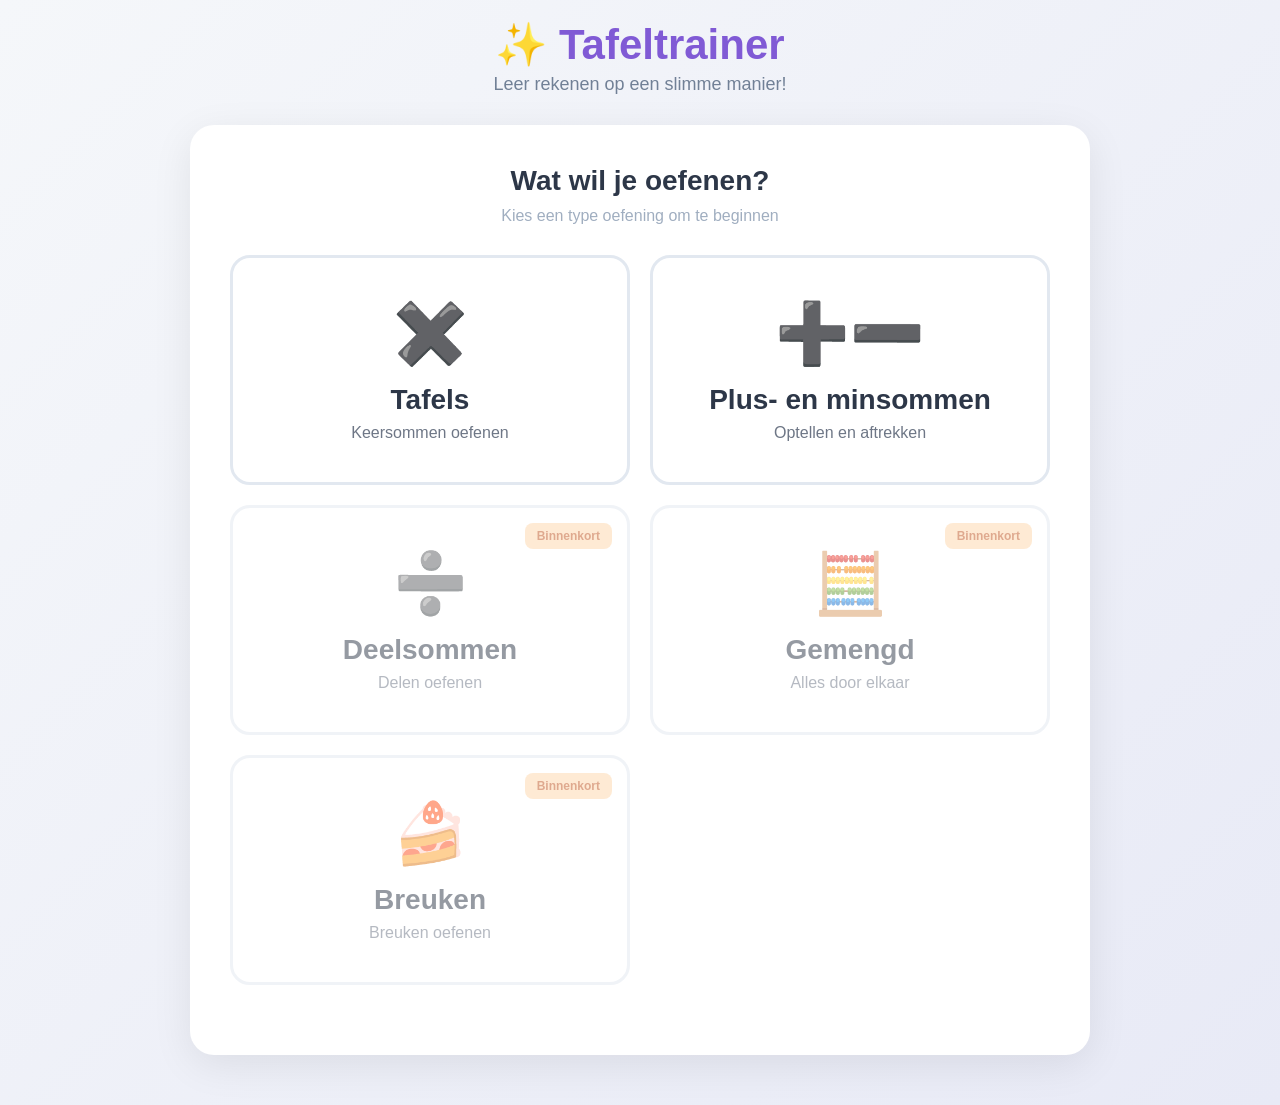
==== index.html @ 0e9894f3 "Add files via upload" ====
<!DOCTYPE html>
<html lang="nl">
<head>
    <meta charset="UTF-8">
    <meta name="viewport" content="width=device-width, initial-scale=1.0, maximum-scale=1.0, user-scalable=no">
    <title>Tafeltrainer - Hoofdmenu</title>
    <style>
        * {
            margin: 0;
            padding: 0;
            box-sizing: border-box;
        }

        body {
            font-family: -apple-system, BlinkMacSystemFont, 'Inter', 'Segoe UI', 'Roboto', sans-serif;
            background: linear-gradient(135deg, #f5f7fa 0%, #e8eaf6 100%);
            min-height: 100vh;
            padding: 20px;
        }

        .container {
            max-width: 900px;
            margin: 0 auto;
        }

        .header {
            text-align: center;
            margin-bottom: 30px;
        }

        .header h1 {
            font-size: 42px;
            color: #805ad5;
            margin-bottom: 5px;
        }

        .subtitle {
            font-size: 18px;
            color: #718096;
        }

        .card {
            background: white;
            border-radius: 24px;
            padding: 40px;
            box-shadow: 0 10px 40px rgba(0, 0, 0, 0.08);
            margin-bottom: 30px;
        }

        .card h2 {
            font-size: 28px;
            color: #2d3748;
            margin-bottom: 10px;
            text-align: center;
        }

        .hint {
            text-align: center;
            color: #a0aec0;
            font-size: 16px;
            margin-bottom: 30px;
        }

        .oefening-grid {
            display: grid;
            grid-template-columns: repeat(2, 1fr);
            gap: 20px;
            margin-bottom: 30px;
        }

        .oefening-card {
            background: white;
            border: 3px solid #e2e8f0;
            border-radius: 20px;
            padding: 40px 30px;
            text-align: center;
            cursor: pointer;
            transition: all 0.3s ease;
            position: relative;
        }

        .oefening-card:hover:not(.disabled) {
            border-color: #9f7aea;
            transform: translateY(-4px);
            box-shadow: 0 12px 30px rgba(159, 122, 234, 0.3);
        }

        .oefening-card.disabled {
            opacity: 0.5;
            cursor: not-allowed;
        }

        .oefening-card .icon {
            font-size: 60px;
            margin-bottom: 15px;
        }

        .oefening-card .title {
            font-size: 28px;
            font-weight: 700;
            margin-bottom: 8px;
            color: #2d3748;
        }

        .oefening-card .beschrijving {
            font-size: 16px;
            opacity: 0.8;
            color: #4a5568;
        }

        .oefening-card.disabled .badge {
            position: absolute;
            top: 15px;
            right: 15px;
            background: #fed7aa;
            color: #c05621;
            padding: 6px 12px;
            border-radius: 8px;
            font-size: 12px;
            font-weight: 600;
        }

        /* Mobile */
        @media (max-width: 768px) {
            .oefening-grid {
                grid-template-columns: 1fr;
            }
        }
    </style>
</head>
<body>
    <div class="container">
        <div class="header">
            <h1>✨ Tafeltrainer</h1>
            <p class="subtitle">Leer rekenen op een slimme manier!</p>
        </div>

        <div class="card">
            <h2>Wat wil je oefenen?</h2>
            <p class="hint">Kies een type oefening om te beginnen</p>

            <div class="oefening-grid">
                <div class="oefening-card" onclick="window.location.href='tafels.html'">
                    <div class="icon">✖️</div>
                    <div class="title">Tafels</div>
                    <div class="beschrijving">Keersommen oefenen</div>
                </div>

                <div class="oefening-card" onclick="window.location.href='plusmin.html'">
                    <div class="icon">➕➖</div>
                    <div class="title">Plus- en minsommen</div>
                    <div class="beschrijving">Optellen en aftrekken</div>
                </div>

                <div class="oefening-card disabled">
                    <div class="badge">Binnenkort</div>
                    <div class="icon">➗</div>
                    <div class="title">Deelsommen</div>
                    <div class="beschrijving">Delen oefenen</div>
                </div>

                <div class="oefening-card disabled">
                    <div class="badge">Binnenkort</div>
                    <div class="icon">🧮</div>
                    <div class="title">Gemengd</div>
                    <div class="beschrijving">Alles door elkaar</div>
                </div>

                <div class="oefening-card disabled">
                    <div class="badge">Binnenkort</div>
                    <div class="icon">🍰</div>
                    <div class="title">Breuken</div>
                    <div class="beschrijving">Breuken oefenen</div>
                </div>
            </div>
        </div>
    </div>
</body>
</html>
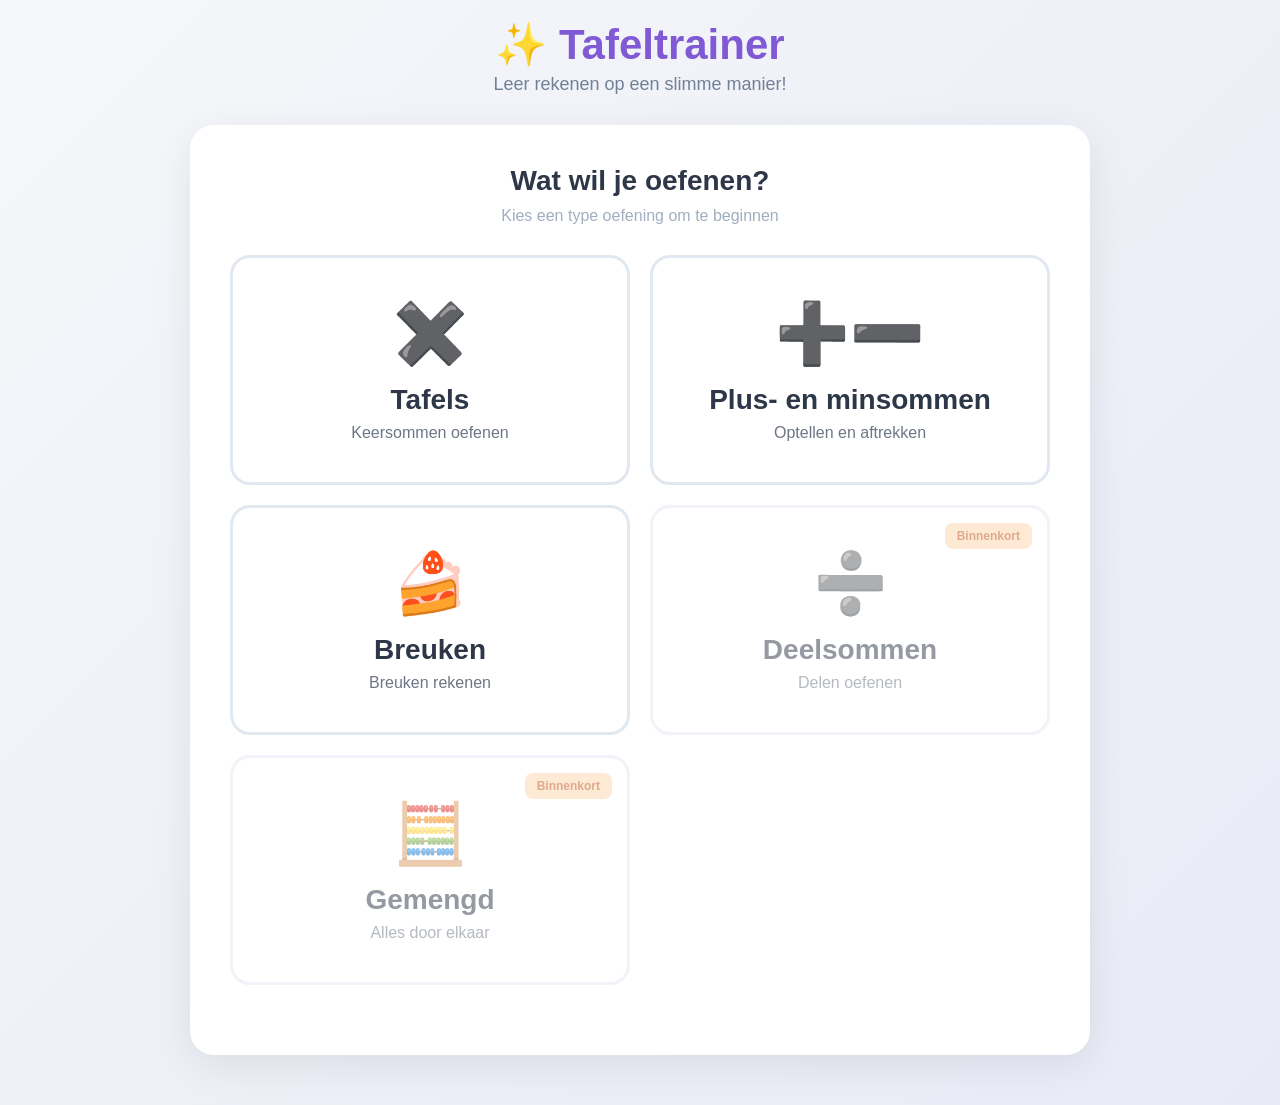
==== commit 496a884c: "Add files via upload" ====
--- a/index.html
+++ b/index.html
@@ -152,6 +152,12 @@
                     <div class="beschrijving">Optellen en aftrekken</div>
                 </div>
 
+                <div class="oefening-card" onclick="window.location.href='breuken.html'">
+                    <div class="icon">🍰</div>
+                    <div class="title">Breuken</div>
+                    <div class="beschrijving">Breuken rekenen</div>
+                </div>
+
                 <div class="oefening-card disabled">
                     <div class="badge">Binnenkort</div>
                     <div class="icon">➗</div>
@@ -165,13 +171,6 @@
                     <div class="title">Gemengd</div>
                     <div class="beschrijving">Alles door elkaar</div>
                 </div>
-
-                <div class="oefening-card disabled">
-                    <div class="badge">Binnenkort</div>
-                    <div class="icon">🍰</div>
-                    <div class="title">Breuken</div>
-                    <div class="beschrijving">Breuken oefenen</div>
-                </div>
             </div>
         </div>
     </div>
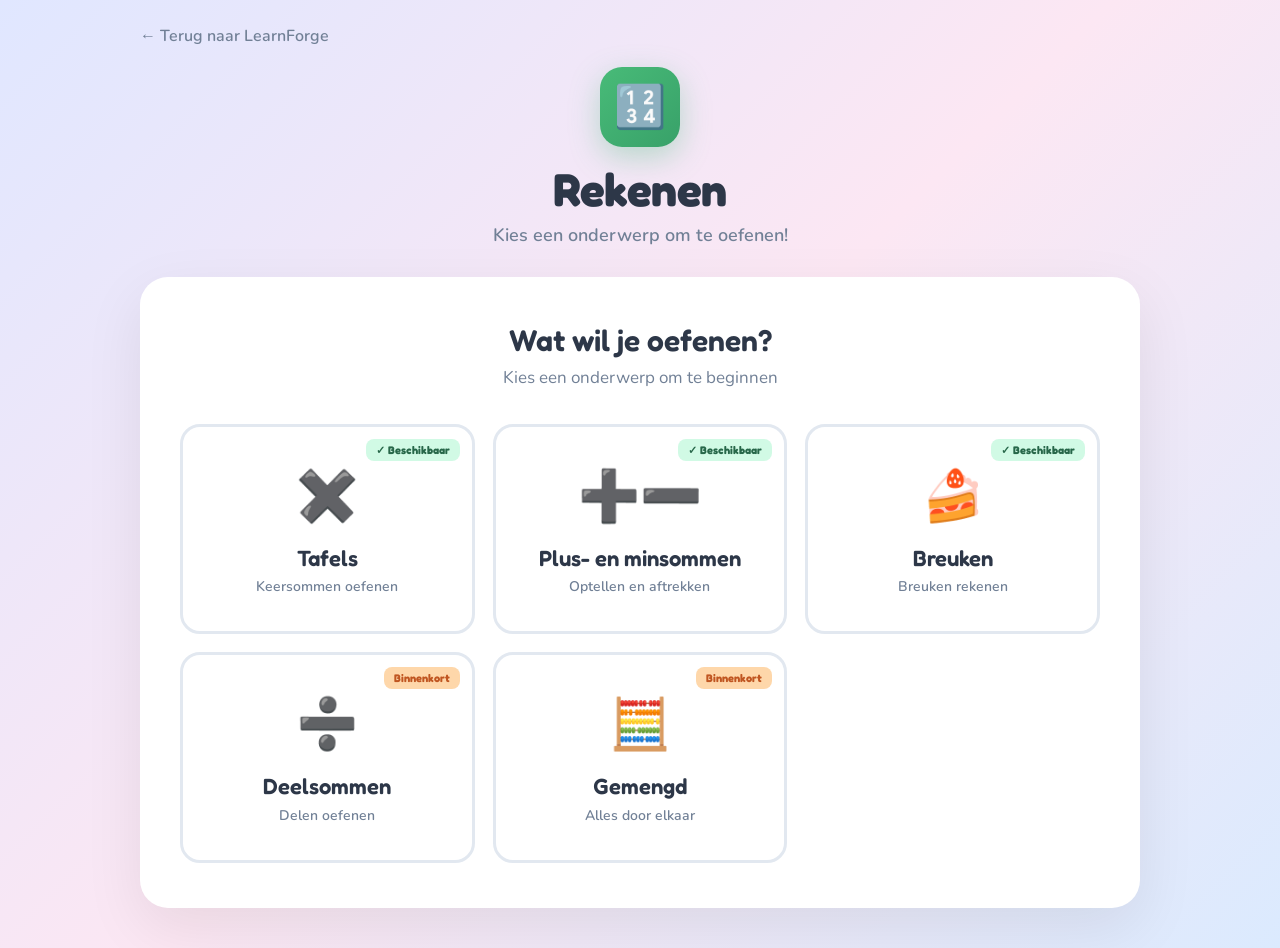
==== commit 5dea3388: "Add files via upload" ====
--- a/index.html
+++ b/index.html
@@ -3,7 +3,9 @@
 <head>
     <meta charset="UTF-8">
     <meta name="viewport" content="width=device-width, initial-scale=1.0, maximum-scale=1.0, user-scalable=no">
-    <title>Tafeltrainer - Hoofdmenu</title>
+    <title>Rekenen - LearnForge</title>
+    <link href="https://fonts.googleapis.com/css2?family=Fredoka:wght@400;500;600;700&family=Nunito:wght@400;600;700&display=swap" rel="stylesheet">
+    <link rel="icon" href="data:image/svg+xml,<svg xmlns='http://www.w3.org/2000/svg' viewBox='0 0 100 100'><rect width='100' height='100' rx='20' fill='%2348bb78'/><text y='.9em' font-size='75' x='12'>🔢</text></svg>">
     <style>
         * {
             margin: 0;
@@ -11,166 +13,288 @@
             box-sizing: border-box;
         }
 
+        :root {
+            --primary: #667eea;
+            --secondary: #48bb78;
+            --text-dark: #2d3748;
+            --text-light: #718096;
+            --border: #e2e8f0;
+        }
+
         body {
-            font-family: -apple-system, BlinkMacSystemFont, 'Inter', 'Segoe UI', 'Roboto', sans-serif;
-            background: linear-gradient(135deg, #f5f7fa 0%, #e8eaf6 100%);
+            font-family: 'Nunito', -apple-system, BlinkMacSystemFont, sans-serif;
+            background: linear-gradient(135deg, #e0e7ff 0%, #fce7f3 50%, #dbeafe 100%);
             min-height: 100vh;
-            padding: 20px;
+            padding: 25px 20px 40px;
         }
 
         .container {
-            max-width: 900px;
+            width: 100%;
+            max-width: 1000px;
             margin: 0 auto;
         }
 
+        /* Terug link */
+        .back-link {
+            display: inline-flex;
+            align-items: center;
+            gap: 8px;
+            color: var(--text-light);
+            text-decoration: none;
+            font-size: 16px;
+            font-weight: 600;
+            margin-bottom: 20px;
+            transition: color 0.3s;
+            animation: fadeInDown 0.4s ease;
+        }
+
+        .back-link:hover { color: var(--primary); }
+
+        /* Header */
         .header {
             text-align: center;
             margin-bottom: 30px;
+            animation: fadeInDown 0.6s ease;
+        }
+
+        .app-icon {
+            width: 80px;
+            height: 80px;
+            background: linear-gradient(135deg, #48bb78 0%, #38a169 100%);
+            border-radius: 22px;
+            display: inline-flex;
+            align-items: center;
+            justify-content: center;
+            font-size: 42px;
+            margin-bottom: 14px;
+            box-shadow: 0 10px 30px rgba(72, 187, 120, 0.35);
+            animation: float 3s ease-in-out infinite;
+        }
+
+        @keyframes float {
+            0%, 100% { transform: translateY(0px); }
+            50% { transform: translateY(-10px); }
         }
 
         .header h1 {
-            font-size: 42px;
-            color: #805ad5;
-            margin-bottom: 5px;
-        }
-
-        .subtitle {
+            font-family: 'Fredoka', sans-serif;
+            font-size: 46px;
+            color: var(--text-dark);
+            font-weight: 700;
+            letter-spacing: -0.5px;
+            margin-bottom: 6px;
+        }
+
+        .header .subtitle {
             font-size: 18px;
-            color: #718096;
-        }
-
+            color: var(--text-light);
+            font-weight: 600;
+        }
+
+        /* Card */
         .card {
             background: white;
-            border-radius: 24px;
-            padding: 40px;
-            box-shadow: 0 10px 40px rgba(0, 0, 0, 0.08);
-            margin-bottom: 30px;
+            border-radius: 28px;
+            padding: 45px 40px;
+            box-shadow: 0 20px 60px rgba(0, 0, 0, 0.08);
+            animation: fadeInUp 0.6s ease 0.2s both;
         }
 
         .card h2 {
-            font-size: 28px;
-            color: #2d3748;
-            margin-bottom: 10px;
+            font-family: 'Fredoka', sans-serif;
+            font-size: 30px;
+            color: var(--text-dark);
             text-align: center;
-        }
-
-        .hint {
+            margin-bottom: 8px;
+            font-weight: 600;
+        }
+
+        .card .hint {
             text-align: center;
-            color: #a0aec0;
-            font-size: 16px;
-            margin-bottom: 30px;
-        }
-
+            color: var(--text-light);
+            font-size: 17px;
+            margin-bottom: 35px;
+        }
+
+        /* Grid */
         .oefening-grid {
             display: grid;
-            grid-template-columns: repeat(2, 1fr);
-            gap: 20px;
-            margin-bottom: 30px;
-        }
-
+            grid-template-columns: repeat(3, 1fr);
+            gap: 18px;
+        }
+
+        /* Oefening card */
         .oefening-card {
-            background: white;
-            border: 3px solid #e2e8f0;
+            border: 3px solid var(--border);
             border-radius: 20px;
-            padding: 40px 30px;
+            padding: 35px 20px;
             text-align: center;
             cursor: pointer;
             transition: all 0.3s ease;
+            text-decoration: none;
+            display: block;
             position: relative;
-        }
-
-        .oefening-card:hover:not(.disabled) {
-            border-color: #9f7aea;
-            transform: translateY(-4px);
-            box-shadow: 0 12px 30px rgba(159, 122, 234, 0.3);
+            background: white;
+            animation: fadeInUp 0.5s ease both;
+        }
+
+        .oefening-card:nth-child(1) { animation-delay: 0.25s; }
+        .oefening-card:nth-child(2) { animation-delay: 0.30s; }
+        .oefening-card:nth-child(3) { animation-delay: 0.35s; }
+        .oefening-card:nth-child(4) { animation-delay: 0.40s; }
+        .oefening-card:nth-child(5) { animation-delay: 0.45s; }
+
+        .oefening-card:not(.disabled):hover {
+            border-color: var(--primary);
+            transform: translateY(-5px);
+            box-shadow: 0 12px 30px rgba(102, 126, 234, 0.2);
+            background: linear-gradient(135deg, #f5f7ff 0%, #fdf2ff 100%);
+        }
+
+        .oefening-card:not(.disabled):active {
+            transform: translateY(-2px);
         }
 
         .oefening-card.disabled {
-            opacity: 0.5;
+            opacity: 0.55;
             cursor: not-allowed;
         }
 
         .oefening-card .icon {
-            font-size: 60px;
-            margin-bottom: 15px;
+            font-size: 50px;
+            margin-bottom: 14px;
+            display: block;
+            transition: transform 0.3s ease;
+        }
+
+        .oefening-card:not(.disabled):hover .icon {
+            transform: scale(1.15) rotate(-5deg);
         }
 
         .oefening-card .title {
-            font-size: 28px;
-            font-weight: 700;
-            margin-bottom: 8px;
-            color: #2d3748;
+            font-family: 'Fredoka', sans-serif;
+            font-size: 22px;
+            font-weight: 600;
+            color: var(--text-dark);
+            margin-bottom: 6px;
+            line-height: 1.2;
         }
 
         .oefening-card .beschrijving {
-            font-size: 16px;
-            opacity: 0.8;
-            color: #4a5568;
-        }
-
-        .oefening-card.disabled .badge {
+            font-size: 14px;
+            color: var(--text-light);
+            font-weight: 600;
+        }
+
+        /* Badge binnenkort */
+        .badge {
             position: absolute;
-            top: 15px;
-            right: 15px;
+            top: 12px;
+            right: 12px;
             background: #fed7aa;
             color: #c05621;
-            padding: 6px 12px;
+            padding: 4px 10px;
             border-radius: 8px;
-            font-size: 12px;
-            font-weight: 600;
-        }
-
-        /* Mobile */
+            font-size: 11px;
+            font-weight: 700;
+            font-family: 'Fredoka', sans-serif;
+        }
+
+        /* Badge beschikbaar */
+        .badge-active {
+            position: absolute;
+            top: 12px;
+            right: 12px;
+            background: #d1fae5;
+            color: #276749;
+            padding: 4px 10px;
+            border-radius: 8px;
+            font-size: 11px;
+            font-weight: 700;
+            font-family: 'Fredoka', sans-serif;
+        }
+
+        /* Animations */
+        @keyframes fadeInDown {
+            from { opacity: 0; transform: translateY(-20px); }
+            to { opacity: 1; transform: translateY(0); }
+        }
+
+        @keyframes fadeInUp {
+            from { opacity: 0; transform: translateY(30px); }
+            to { opacity: 1; transform: translateY(0); }
+        }
+
+        /* Responsive */
         @media (max-width: 768px) {
-            .oefening-grid {
-                grid-template-columns: 1fr;
-            }
+            body { padding: 15px 15px 30px; }
+            .header h1 { font-size: 36px; }
+            .app-icon { width: 68px; height: 68px; font-size: 36px; }
+            .card { padding: 30px 20px; }
+            .card h2 { font-size: 24px; }
+            .oefening-grid { grid-template-columns: repeat(2, 1fr); gap: 14px; }
+            .oefening-card { padding: 28px 15px; }
+            .oefening-card .icon { font-size: 42px; }
+            .oefening-card .title { font-size: 19px; }
+        }
+
+        @media (max-width: 480px) {
+            .oefening-grid { grid-template-columns: repeat(2, 1fr); }
         }
     </style>
 </head>
 <body>
     <div class="container">
+
+        <a href="https://bertmarinus.github.io/learnforge/" class="back-link">← Terug naar LearnForge</a>
+
         <div class="header">
-            <h1>✨ Tafeltrainer</h1>
-            <p class="subtitle">Leer rekenen op een slimme manier!</p>
+            <div class="app-icon">🔢</div>
+            <h1>Rekenen</h1>
+            <p class="subtitle">Kies een onderwerp om te oefenen!</p>
         </div>
 
         <div class="card">
             <h2>Wat wil je oefenen?</h2>
-            <p class="hint">Kies een type oefening om te beginnen</p>
+            <p class="hint">Kies een onderwerp om te beginnen</p>
 
             <div class="oefening-grid">
-                <div class="oefening-card" onclick="window.location.href='tafels.html'">
-                    <div class="icon">✖️</div>
+
+                <a href="tafels.html" class="oefening-card">
+                    <span class="badge-active">✓ Beschikbaar</span>
+                    <span class="icon">✖️</span>
                     <div class="title">Tafels</div>
                     <div class="beschrijving">Keersommen oefenen</div>
-                </div>
-
-                <div class="oefening-card" onclick="window.location.href='plusmin.html'">
-                    <div class="icon">➕➖</div>
+                </a>
+
+                <a href="plusmin.html" class="oefening-card">
+                    <span class="badge-active">✓ Beschikbaar</span>
+                    <span class="icon">➕➖</span>
                     <div class="title">Plus- en minsommen</div>
                     <div class="beschrijving">Optellen en aftrekken</div>
-                </div>
-
-                <div class="oefening-card" onclick="window.location.href='breuken.html'">
-                    <div class="icon">🍰</div>
+                </a>
+
+                <a href="breuken.html" class="oefening-card">
+                    <span class="badge-active">✓ Beschikbaar</span>
+                    <span class="icon">🍰</span>
                     <div class="title">Breuken</div>
                     <div class="beschrijving">Breuken rekenen</div>
-                </div>
+                </a>
 
                 <div class="oefening-card disabled">
-                    <div class="badge">Binnenkort</div>
-                    <div class="icon">➗</div>
+                    <span class="badge">Binnenkort</span>
+                    <span class="icon">➗</span>
                     <div class="title">Deelsommen</div>
                     <div class="beschrijving">Delen oefenen</div>
                 </div>
 
                 <div class="oefening-card disabled">
-                    <div class="badge">Binnenkort</div>
-                    <div class="icon">🧮</div>
+                    <span class="badge">Binnenkort</span>
+                    <span class="icon">🧮</span>
                     <div class="title">Gemengd</div>
                     <div class="beschrijving">Alles door elkaar</div>
                 </div>
+
             </div>
         </div>
     </div>
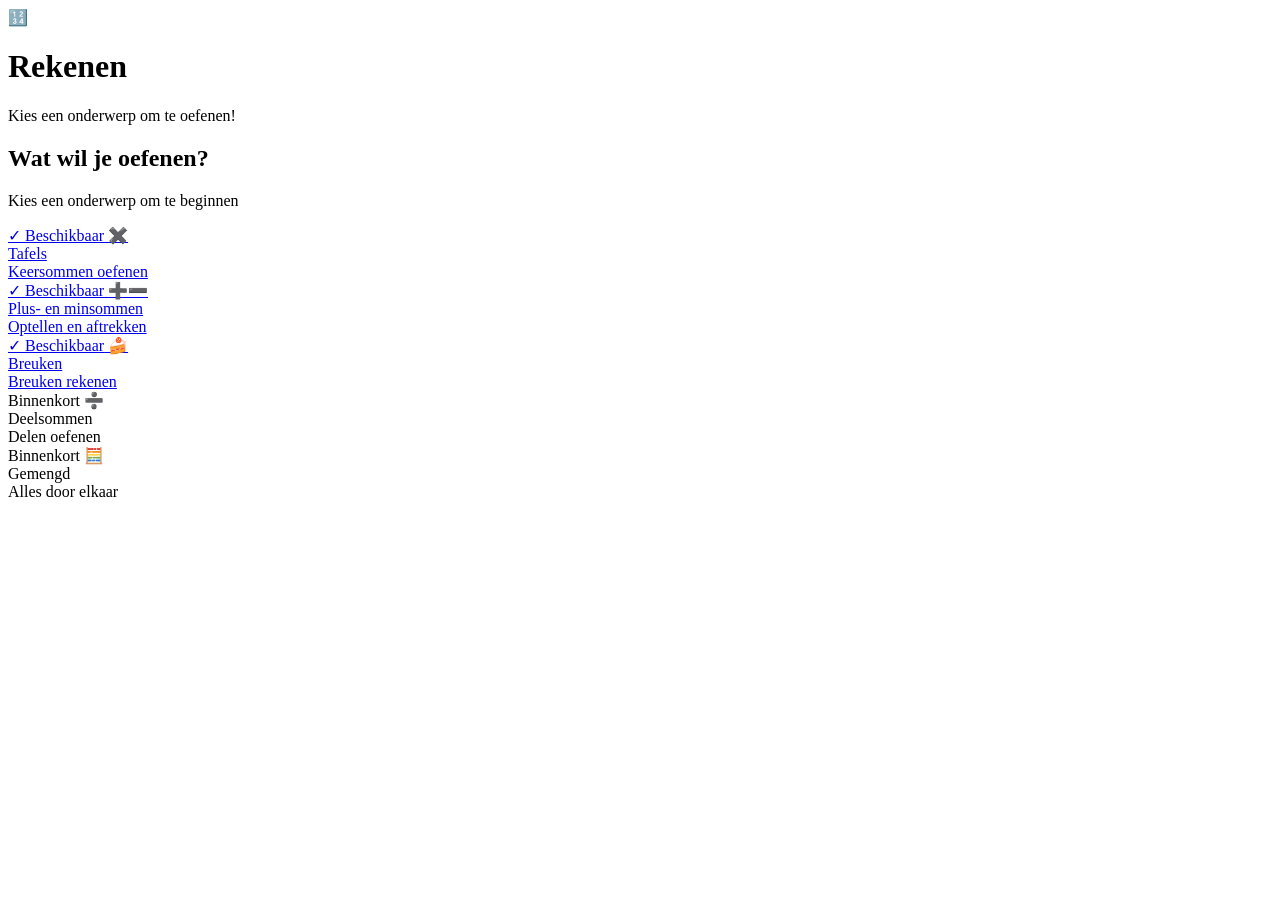
==== commit 90966493: "Add files via upload" ====
--- a/index.html
+++ b/index.html
@@ -3,250 +3,23 @@
 <head>
     <meta charset="UTF-8">
     <meta name="viewport" content="width=device-width, initial-scale=1.0, maximum-scale=1.0, user-scalable=no">
-    <title>Rekenen - LearnForge</title>
-    <link href="https://fonts.googleapis.com/css2?family=Fredoka:wght@400;500;600;700&family=Nunito:wght@400;600;700&display=swap" rel="stylesheet">
-    <link rel="icon" href="data:image/svg+xml,<svg xmlns='http://www.w3.org/2000/svg' viewBox='0 0 100 100'><rect width='100' height='100' rx='20' fill='%2348bb78'/><text y='.9em' font-size='75' x='12'>🔢</text></svg>">
+    <meta name="apple-mobile-web-app-capable" content="yes">
+    <title>Rekenen — oefenen</title>
+
+    <!-- Fonts: Fredoka (titels), Nunito (taal), Inter (rekenen) -->
+    <link href="https://fonts.googleapis.com/css2?family=Fredoka:wght@400;500;600;700&family=Nunito:wght@400;600;700&family=Inter:wght@400;500;600;700;800&display=swap" rel="stylesheet">
+
+    <link rel="icon" href="data:image/svg+xml,<svg xmlns='http://www.w3.org/2000/svg' viewBox='0 0 100 100'><rect width='100' height='100' rx='20' fill='%232a9d8f'/><text y='.9em' font-size='75' x='12'>🔢</text></svg>">
+
+    <!-- Gedeelde Schoolvenster-stylesheet -->
+    <link rel="stylesheet" href="assets/schoolvenster-frontend.css">
+
     <style>
-        * {
-            margin: 0;
-            padding: 0;
-            box-sizing: border-box;
-        }
-
-        :root {
-            --primary: #667eea;
-            --secondary: #48bb78;
-            --text-dark: #2d3748;
-            --text-light: #718096;
-            --border: #e2e8f0;
-        }
-
-        body {
-            font-family: 'Nunito', -apple-system, BlinkMacSystemFont, sans-serif;
-            background: linear-gradient(135deg, #e0e7ff 0%, #fce7f3 50%, #dbeafe 100%);
-            min-height: 100vh;
-            padding: 25px 20px 40px;
-        }
-
-        .container {
-            width: 100%;
-            max-width: 1000px;
-            margin: 0 auto;
-        }
-
-        /* Terug link */
-        .back-link {
-            display: inline-flex;
-            align-items: center;
-            gap: 8px;
-            color: var(--text-light);
-            text-decoration: none;
-            font-size: 16px;
-            font-weight: 600;
-            margin-bottom: 20px;
-            transition: color 0.3s;
-            animation: fadeInDown 0.4s ease;
-        }
-
-        .back-link:hover { color: var(--primary); }
-
-        /* Header */
-        .header {
-            text-align: center;
-            margin-bottom: 30px;
-            animation: fadeInDown 0.6s ease;
-        }
-
-        .app-icon {
-            width: 80px;
-            height: 80px;
-            background: linear-gradient(135deg, #48bb78 0%, #38a169 100%);
-            border-radius: 22px;
-            display: inline-flex;
-            align-items: center;
-            justify-content: center;
-            font-size: 42px;
-            margin-bottom: 14px;
-            box-shadow: 0 10px 30px rgba(72, 187, 120, 0.35);
-            animation: float 3s ease-in-out infinite;
-        }
-
-        @keyframes float {
-            0%, 100% { transform: translateY(0px); }
-            50% { transform: translateY(-10px); }
-        }
-
-        .header h1 {
-            font-family: 'Fredoka', sans-serif;
-            font-size: 46px;
-            color: var(--text-dark);
-            font-weight: 700;
-            letter-spacing: -0.5px;
-            margin-bottom: 6px;
-        }
-
-        .header .subtitle {
-            font-size: 18px;
-            color: var(--text-light);
-            font-weight: 600;
-        }
-
-        /* Card */
-        .card {
-            background: white;
-            border-radius: 28px;
-            padding: 45px 40px;
-            box-shadow: 0 20px 60px rgba(0, 0, 0, 0.08);
-            animation: fadeInUp 0.6s ease 0.2s both;
-        }
-
-        .card h2 {
-            font-family: 'Fredoka', sans-serif;
-            font-size: 30px;
-            color: var(--text-dark);
-            text-align: center;
-            margin-bottom: 8px;
-            font-weight: 600;
-        }
-
-        .card .hint {
-            text-align: center;
-            color: var(--text-light);
-            font-size: 17px;
-            margin-bottom: 35px;
-        }
-
-        /* Grid */
-        .oefening-grid {
-            display: grid;
-            grid-template-columns: repeat(3, 1fr);
-            gap: 18px;
-        }
-
-        /* Oefening card */
-        .oefening-card {
-            border: 3px solid var(--border);
-            border-radius: 20px;
-            padding: 35px 20px;
-            text-align: center;
-            cursor: pointer;
-            transition: all 0.3s ease;
-            text-decoration: none;
-            display: block;
-            position: relative;
-            background: white;
-            animation: fadeInUp 0.5s ease both;
-        }
-
-        .oefening-card:nth-child(1) { animation-delay: 0.25s; }
-        .oefening-card:nth-child(2) { animation-delay: 0.30s; }
-        .oefening-card:nth-child(3) { animation-delay: 0.35s; }
-        .oefening-card:nth-child(4) { animation-delay: 0.40s; }
-        .oefening-card:nth-child(5) { animation-delay: 0.45s; }
-
-        .oefening-card:not(.disabled):hover {
-            border-color: var(--primary);
-            transform: translateY(-5px);
-            box-shadow: 0 12px 30px rgba(102, 126, 234, 0.2);
-            background: linear-gradient(135deg, #f5f7ff 0%, #fdf2ff 100%);
-        }
-
-        .oefening-card:not(.disabled):active {
-            transform: translateY(-2px);
-        }
-
-        .oefening-card.disabled {
-            opacity: 0.55;
-            cursor: not-allowed;
-        }
-
-        .oefening-card .icon {
-            font-size: 50px;
-            margin-bottom: 14px;
-            display: block;
-            transition: transform 0.3s ease;
-        }
-
-        .oefening-card:not(.disabled):hover .icon {
-            transform: scale(1.15) rotate(-5deg);
-        }
-
-        .oefening-card .title {
-            font-family: 'Fredoka', sans-serif;
-            font-size: 22px;
-            font-weight: 600;
-            color: var(--text-dark);
-            margin-bottom: 6px;
-            line-height: 1.2;
-        }
-
-        .oefening-card .beschrijving {
-            font-size: 14px;
-            color: var(--text-light);
-            font-weight: 600;
-        }
-
-        /* Badge binnenkort */
-        .badge {
-            position: absolute;
-            top: 12px;
-            right: 12px;
-            background: #fed7aa;
-            color: #c05621;
-            padding: 4px 10px;
-            border-radius: 8px;
-            font-size: 11px;
-            font-weight: 700;
-            font-family: 'Fredoka', sans-serif;
-        }
-
-        /* Badge beschikbaar */
-        .badge-active {
-            position: absolute;
-            top: 12px;
-            right: 12px;
-            background: #d1fae5;
-            color: #276749;
-            padding: 4px 10px;
-            border-radius: 8px;
-            font-size: 11px;
-            font-weight: 700;
-            font-family: 'Fredoka', sans-serif;
-        }
-
-        /* Animations */
-        @keyframes fadeInDown {
-            from { opacity: 0; transform: translateY(-20px); }
-            to { opacity: 1; transform: translateY(0); }
-        }
-
-        @keyframes fadeInUp {
-            from { opacity: 0; transform: translateY(30px); }
-            to { opacity: 1; transform: translateY(0); }
-        }
-
-        /* Responsive */
-        @media (max-width: 768px) {
-            body { padding: 15px 15px 30px; }
-            .header h1 { font-size: 36px; }
-            .app-icon { width: 68px; height: 68px; font-size: 36px; }
-            .card { padding: 30px 20px; }
-            .card h2 { font-size: 24px; }
-            .oefening-grid { grid-template-columns: repeat(2, 1fr); gap: 14px; }
-            .oefening-card { padding: 28px 15px; }
-            .oefening-card .icon { font-size: 42px; }
-            .oefening-card .title { font-size: 19px; }
-        }
-
-        @media (max-width: 480px) {
-            .oefening-grid { grid-template-columns: repeat(2, 1fr); }
-        }
+        /* Deze pagina gebruikt alleen gedeelde onderdelen. */
     </style>
 </head>
-<body>
+<body class="sv-rekenen">
     <div class="container">
-
-        <a href="https://bertmarinus.github.io/learnforge/" class="back-link">← Terug naar LearnForge</a>
 
         <div class="header">
             <div class="app-icon">🔢</div>
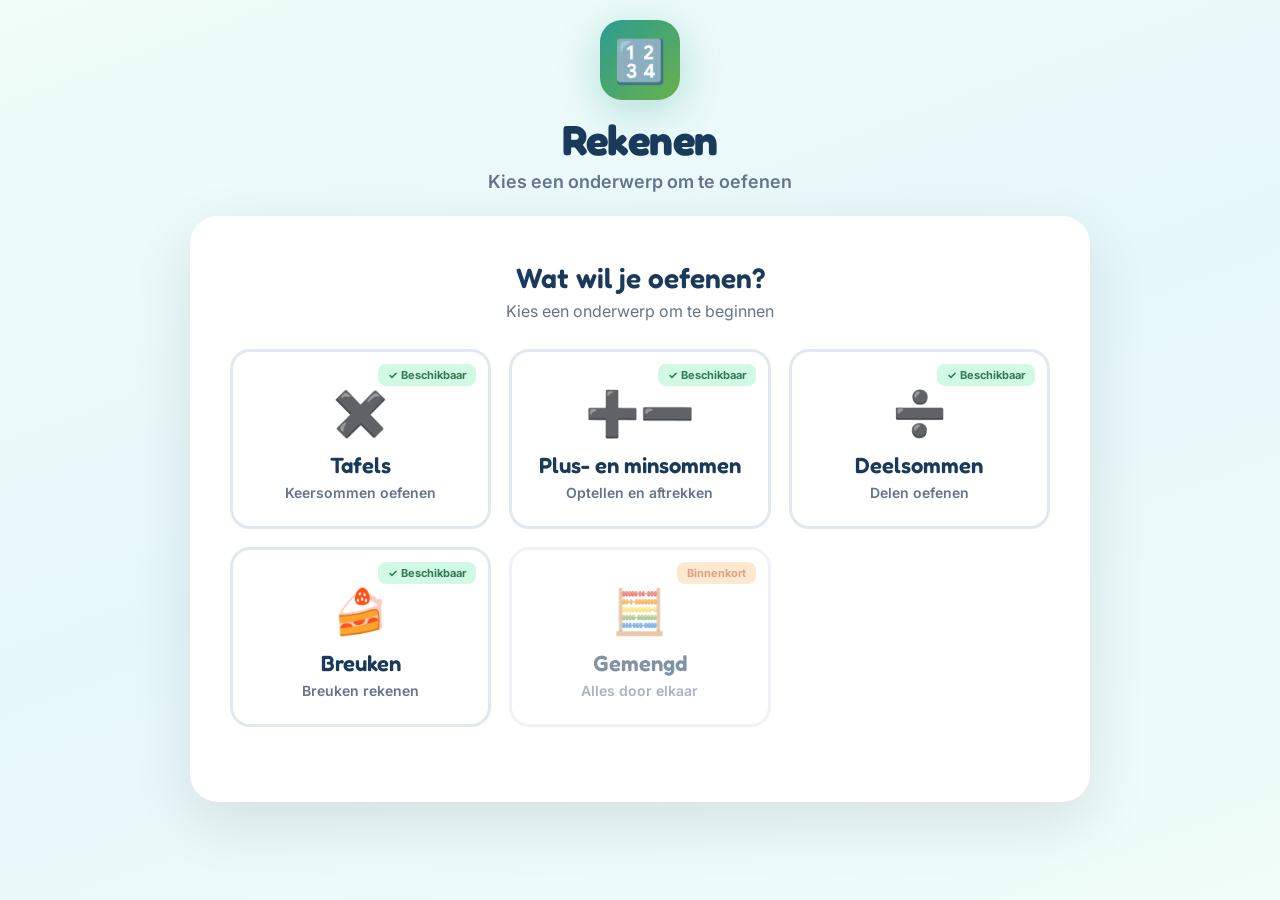
==== commit 7cada6d5: "Add files via upload" ====
--- a/index.html
+++ b/index.html
@@ -15,61 +15,88 @@
     <link rel="stylesheet" href="assets/schoolvenster-frontend.css">
 
     <style>
-        /* Deze pagina gebruikt alleen gedeelde onderdelen. */
+        /*
+         * Alleen wat de gedeelde stylesheet nog niet heeft:
+         * de keuzekaart als link, en een groene "beschikbaar"-badge.
+         */
+
+        /* Kaart is hier een <a>, dus link-opmaak weghalen en ruimte
+           maken voor de badge rechtsboven. */
+        .sv-keuze-card {
+            position: relative;
+            display: block;
+            text-decoration: none;
+            padding-top: 34px;
+        }
+
+        /* Groene tegenhanger van .sv-badge (die is oranje, voor "Binnenkort") */
+        .sv-badge-beschikbaar {
+            position: absolute;
+            top: 12px;
+            right: 12px;
+            background: #d1fae5;
+            color: #2f7a52;
+            padding: 4px 10px;
+            border-radius: var(--sv-radius-sm);
+            font-size: 11px;
+            font-weight: 700;
+        }
     </style>
 </head>
+
 <body class="sv-rekenen">
-    <div class="container">
+<div class="sv-container">
 
-        <div class="header">
-            <div class="app-icon">🔢</div>
-            <h1>Rekenen</h1>
-            <p class="subtitle">Kies een onderwerp om te oefenen!</p>
-        </div>
+    <div class="sv-header">
+        <div class="sv-app-icon">🔢</div>
+        <h1 class="sv-header-titel">Rekenen</h1>
+        <p class="sv-header-sub">Kies een onderwerp om te oefenen</p>
+    </div>
 
-        <div class="card">
-            <h2>Wat wil je oefenen?</h2>
-            <p class="hint">Kies een onderwerp om te beginnen</p>
+    <div class="sv-card">
+        <div class="sv-card-titel">Wat wil je oefenen?</div>
+        <div class="sv-card-sub">Kies een onderwerp om te beginnen</div>
 
-            <div class="oefening-grid">
+        <div class="sv-keuze-grid">
 
-                <a href="tafels.html" class="oefening-card">
-                    <span class="badge-active">✓ Beschikbaar</span>
-                    <span class="icon">✖️</span>
-                    <div class="title">Tafels</div>
-                    <div class="beschrijving">Keersommen oefenen</div>
-                </a>
+            <a href="tafels.html" class="sv-keuze-card">
+                <span class="sv-badge-beschikbaar">✓ Beschikbaar</span>
+                <span class="sv-keuze-icon">✖️</span>
+                <div class="sv-keuze-titel">Tafels</div>
+                <div class="sv-keuze-beschrijving">Keersommen oefenen</div>
+            </a>
 
-                <a href="plusmin.html" class="oefening-card">
-                    <span class="badge-active">✓ Beschikbaar</span>
-                    <span class="icon">➕➖</span>
-                    <div class="title">Plus- en minsommen</div>
-                    <div class="beschrijving">Optellen en aftrekken</div>
-                </a>
+            <a href="plusmin.html" class="sv-keuze-card">
+                <span class="sv-badge-beschikbaar">✓ Beschikbaar</span>
+                <span class="sv-keuze-icon">➕➖</span>
+                <div class="sv-keuze-titel">Plus- en minsommen</div>
+                <div class="sv-keuze-beschrijving">Optellen en aftrekken</div>
+            </a>
 
-                <a href="breuken.html" class="oefening-card">
-                    <span class="badge-active">✓ Beschikbaar</span>
-                    <span class="icon">🍰</span>
-                    <div class="title">Breuken</div>
-                    <div class="beschrijving">Breuken rekenen</div>
-                </a>
+            <a href="deelsommen.html" class="sv-keuze-card">
+                <span class="sv-badge-beschikbaar">✓ Beschikbaar</span>
+                <span class="sv-keuze-icon">➗</span>
+                <div class="sv-keuze-titel">Deelsommen</div>
+                <div class="sv-keuze-beschrijving">Delen oefenen</div>
+            </a>
 
-                <div class="oefening-card disabled">
-                    <span class="badge">Binnenkort</span>
-                    <span class="icon">➗</span>
-                    <div class="title">Deelsommen</div>
-                    <div class="beschrijving">Delen oefenen</div>
-                </div>
+            <a href="breuken.html" class="sv-keuze-card">
+                <span class="sv-badge-beschikbaar">✓ Beschikbaar</span>
+                <span class="sv-keuze-icon">🍰</span>
+                <div class="sv-keuze-titel">Breuken</div>
+                <div class="sv-keuze-beschrijving">Breuken rekenen</div>
+            </a>
 
-                <div class="oefening-card disabled">
-                    <span class="badge">Binnenkort</span>
-                    <span class="icon">🧮</span>
-                    <div class="title">Gemengd</div>
-                    <div class="beschrijving">Alles door elkaar</div>
-                </div>
+            <div class="sv-keuze-card disabled">
+                <span class="sv-badge">Binnenkort</span>
+                <span class="sv-keuze-icon">🧮</span>
+                <div class="sv-keuze-titel">Gemengd</div>
+                <div class="sv-keuze-beschrijving">Alles door elkaar</div>
+            </div>
 
-            </div>
         </div>
     </div>
+
+</div>
 </body>
 </html>
--- a/assets/schoolvenster-frontend.css
+++ b/assets/schoolvenster-frontend.css
@@ -0,0 +1,1497 @@
+/*
+ * ============================================================
+ *  SCHOOLVENSTER — FRONTEND STYLESHEET
+ *  app.schoolvenster.nl / oefeningen
+ *  Versie: 1.0 | April 2026
+ *  "waar groeien gewoon is"
+ * ============================================================
+ *
+ *  GEBRUIK:
+ *  <link rel="stylesheet" href="/assets/schoolvenster-frontend.css">
+ *  <link href="https://fonts.googleapis.com/css2?family=Fredoka:wght@400;500;600;700&family=Nunito:wght@400;600;700&family=Inter:wght@400;500;600;700;800&display=swap" rel="stylesheet">
+ *
+ *  FONTS:
+ *  - Fredoka   → titels, knoppen, grote display-tekst
+ *  - Nunito    → bodytekst taal-oefeningen
+ *  - Inter     → bodytekst rekenen/cijfer-oefeningen
+ * ============================================================
+ */
+
+
+/* ── 1. CSS VARIABELEN ─────────────────────────────────────── */
+
+:root {
+    /* Primaire kleuren */
+    --sv-navy:          #1a3a5c;
+    --sv-teal:          #2a9d8f;
+    --sv-teal-dark:     #1a8a7e;
+    --sv-green:         #6ab04c;
+
+    /* Gradient (knoppen, selecties, accenten) */
+    --sv-gradient:      linear-gradient(135deg, #2a9d8f, #6ab04c);
+    --sv-gradient-alt:  linear-gradient(135deg, #6ab04c, #2a9d8f);
+
+    /* Achtergrond */
+    --sv-bg:            linear-gradient(160deg, #f0fdf8 0%, #e6f7fb 50%, #f0fdf8 100%);
+    --sv-bg-light:      #f0fdf8;
+    --sv-bg-teal:       #e6f7fb;
+
+    /* Tekst */
+    --sv-text-dark:     #1a3a5c;   /* = navy, voor titels en body */
+    --sv-text-light:    #64748b;   /* voor subtekst, labels */
+    --sv-text-muted:    #718096;
+    --sv-text-placeholder: #cbd5e0;
+
+    /* Borders */
+    --sv-border:        #e2e8f0;
+    --sv-border-light:  #d1fae5;
+
+    /* Feedback kleuren */
+    --sv-success:       #4caf7d;
+    --sv-error:         #e86060;
+    --sv-warning-bg:    #fef3c7;
+    --sv-warning-border:#f6d860;
+    --sv-warning-text:  #92400e;
+
+    /* Fout-melding (inloggen) */
+    --sv-fout-bg:       #fff0ee;
+    --sv-fout-border:   #ffc5bb;
+    --sv-fout-text:     #c0392b;
+
+    /* Kaarten & schaduwen */
+    --sv-card-bg:       #ffffff;
+    --sv-shadow-sm:     0 4px 20px rgba(0, 0, 0, 0.06);
+    --sv-shadow-md:     0 10px 40px rgba(0, 0, 0, 0.08);
+    --sv-shadow-lg:     0 20px 60px rgba(0, 0, 0, 0.10);
+    --sv-shadow-teal:   0 10px 40px rgba(42, 157, 143, 0.30);
+    --sv-shadow-green:  0 8px 24px rgba(106, 176, 76, 0.35);
+
+    /* Border-radius */
+    --sv-radius-sm:     8px;
+    --sv-radius-md:     14px;
+    --sv-radius-lg:     20px;
+    --sv-radius-xl:     24px;
+    --sv-radius-xxl:    28px;
+
+    /* Feedback popup timing (gebruik in JS) */
+    --sv-feedback-goed: 1400;   /* ms */
+    --sv-feedback-fout: 2000;   /* ms */
+}
+
+
+/* ── 2. RESET & BASIS ──────────────────────────────────────── */
+
+*, *::before, *::after {
+    box-sizing: border-box;
+    margin: 0;
+    padding: 0;
+}
+
+body {
+    font-family: 'Nunito', -apple-system, BlinkMacSystemFont, sans-serif;
+    background: var(--sv-bg);
+    min-height: 100vh;
+    padding: 20px;
+    color: var(--sv-text-dark);
+}
+
+/* Inter body voor rekenen-oefeningen: voeg class .sv-rekenen toe aan <body> */
+body.sv-rekenen {
+    font-family: 'Inter', -apple-system, BlinkMacSystemFont, sans-serif;
+}
+
+.sv-container {
+    width: 100%;
+    max-width: 900px;
+    margin: 0 auto;
+}
+
+
+/* ── 3. NAVIGATIEBALK (altijd bovenaan) ────────────────────── */
+/*
+    GEBRUIK:
+    <div class="sv-nav">
+        <a href="URL_HOOFDMENU" class="sv-nav-btn">🏠 Hoofdmenu</a>
+        <a href="URL_OVERZICHT" class="sv-nav-btn">← Terug naar overzicht</a>
+    </div>
+*/
+
+.sv-nav {
+    display: flex;
+    gap: 12px;
+    margin-bottom: 20px;
+    flex-wrap: wrap;
+}
+
+.sv-nav-btn {
+    display: inline-flex;
+    align-items: center;
+    gap: 6px;
+    color: var(--sv-text-light);
+    text-decoration: none;
+    font-size: 14px;
+    font-weight: 600;
+    padding: 7px 14px;
+    border-radius: var(--sv-radius-sm);
+    border: 1.5px solid var(--sv-border);
+    background: white;
+    transition: all 0.2s;
+    font-family: 'Nunito', sans-serif;
+}
+
+.sv-nav-btn:hover {
+    border-color: var(--sv-teal);
+    color: var(--sv-teal);
+    background: var(--sv-bg-light);
+}
+
+
+/* ── 4. HEADER / APP-ICOON ─────────────────────────────────── */
+/*
+    GEBRUIK:
+    <div class="sv-header">
+        <div class="sv-app-icon">✨</div>
+        <h1 class="sv-header-titel">Naam oefening</h1>
+        <p class="sv-header-sub">Ondertitel of instructie</p>
+    </div>
+*/
+
+.sv-header {
+    text-align: center;
+    margin-bottom: 24px;
+    animation: sv-fadeInDown 0.6s ease;
+}
+
+.sv-app-icon {
+    width: 80px;
+    height: 80px;
+    background: var(--sv-gradient);
+    border-radius: 22px;
+    display: inline-flex;
+    align-items: center;
+    justify-content: center;
+    font-size: 42px;
+    margin-bottom: 14px;
+    box-shadow: var(--sv-shadow-teal);
+    animation: sv-float 3s ease-in-out infinite;
+}
+
+.sv-header-titel {
+    font-family: 'Fredoka', sans-serif;
+    font-size: 42px;
+    font-weight: 700;
+    color: var(--sv-text-dark);
+    letter-spacing: -0.5px;
+    margin-bottom: 6px;
+}
+
+.sv-header-sub {
+    font-size: 18px;
+    color: var(--sv-text-light);
+    font-weight: 600;
+}
+
+
+/* ── 5. KAARTEN ────────────────────────────────────────────── */
+
+/* Basis witte card */
+.sv-card {
+    background: var(--sv-card-bg);
+    border-radius: var(--sv-radius-xxl);
+    padding: 45px 40px;
+    box-shadow: var(--sv-shadow-lg);
+    margin-bottom: 22px;
+    animation: sv-fadeInUp 0.6s ease 0.2s both;
+}
+
+/* Vraagkaart — teal achtergrond */
+.sv-question-card {
+    background: var(--sv-teal);
+    border-radius: var(--sv-radius-xl);
+    padding: 36px 44px;
+    margin-bottom: 22px;
+    color: white;
+    text-align: center;
+    box-shadow: var(--sv-shadow-teal);
+}
+
+.sv-question-label {
+    font-size: 13px;
+    font-weight: 700;
+    letter-spacing: 1.5px;
+    text-transform: uppercase;
+    opacity: 0.75;
+    margin-bottom: 14px;
+}
+
+.sv-question-zin {
+    font-family: 'Fredoka', sans-serif;
+    font-size: 32px;
+    font-weight: 700;
+    line-height: 1.4;
+}
+
+/* Card-icoon (emoji in licht blokje) */
+.sv-card-icon {
+    width: 68px;
+    height: 68px;
+    border-radius: 18px;
+    background: var(--sv-bg-teal);
+    display: flex;
+    align-items: center;
+    justify-content: center;
+    font-size: 34px;
+    margin: 0 auto 18px;
+}
+
+.sv-card-titel {
+    font-family: 'Fredoka', sans-serif;
+    font-size: 28px;
+    font-weight: 600;
+    color: var(--sv-text-dark);
+    text-align: center;
+    margin-bottom: 6px;
+}
+
+.sv-card-sub {
+    color: var(--sv-text-light);
+    font-size: 16px;
+    text-align: center;
+    margin-bottom: 28px;
+}
+
+/* Selectie-cards (bijv. moeilijkheidsgraad kiezen) */
+.sv-keuze-grid {
+    display: grid;
+    grid-template-columns: repeat(3, 1fr);
+    gap: 18px;
+    margin-bottom: 30px;
+}
+
+.sv-keuze-card {
+    border: 3px solid var(--sv-border);
+    border-radius: var(--sv-radius-lg);
+    padding: 25px 15px;
+    text-align: center;
+    cursor: pointer;
+    transition: all 0.3s ease;
+    background: white;
+}
+
+.sv-keuze-card:hover:not(.disabled) {
+    border-color: var(--sv-teal);
+    transform: translateY(-5px);
+    box-shadow: 0 12px 30px rgba(42, 157, 143, 0.2);
+    background: linear-gradient(135deg, #f0fdf8 0%, #e6f7fb 100%);
+}
+
+.sv-keuze-card.actief {
+    background: var(--sv-gradient);
+    color: white;
+    border-color: var(--sv-teal);
+    box-shadow: 0 6px 20px rgba(42, 157, 143, 0.4);
+}
+
+.sv-keuze-card.disabled {
+    opacity: 0.55;
+    cursor: not-allowed;
+}
+
+.sv-keuze-icon {
+    font-size: 44px;
+    margin-bottom: 12px;
+    display: block;
+    transition: transform 0.3s ease;
+}
+
+.sv-keuze-card:not(.disabled):hover .sv-keuze-icon {
+    transform: scale(1.15) rotate(-5deg);
+}
+
+.sv-keuze-titel {
+    font-family: 'Fredoka', sans-serif;
+    font-size: 22px;
+    font-weight: 600;
+    color: var(--sv-text-dark);
+    margin-bottom: 6px;
+}
+
+.sv-keuze-card.actief .sv-keuze-titel {
+    color: white;
+}
+
+.sv-keuze-beschrijving {
+    font-size: 14px;
+    color: var(--sv-text-light);
+    font-weight: 600;
+}
+
+.sv-keuze-card.actief .sv-keuze-beschrijving {
+    color: rgba(255,255,255,0.85);
+}
+
+/* Badge (bijv. "Binnenkort") */
+.sv-badge {
+    position: absolute;
+    top: 12px;
+    right: 12px;
+    background: #fed7aa;
+    color: #c05621;
+    padding: 4px 10px;
+    border-radius: var(--sv-radius-sm);
+    font-size: 11px;
+    font-weight: 700;
+}
+
+
+/* ── 6. INVOERVELDEN ───────────────────────────────────────── */
+
+.sv-input {
+    width: 100%;
+    padding: 18px 22px;
+    border: 3px solid var(--sv-border);
+    border-radius: 16px;
+    font-family: 'Nunito', sans-serif;
+    font-size: 22px;
+    font-weight: 700;
+    text-align: center;
+    color: var(--sv-text-dark);
+    transition: all 0.3s;
+    margin-bottom: 20px;
+    background: white;
+    outline: none;
+}
+
+.sv-input:focus {
+    border-color: var(--sv-teal);
+    box-shadow: 0 0 0 4px rgba(42, 157, 143, 0.12);
+}
+
+.sv-input::placeholder {
+    color: var(--sv-text-placeholder);
+}
+
+.sv-input:disabled {
+    opacity: 0.6;
+    cursor: not-allowed;
+}
+
+/* Input label (klein kapsletter label boven veld) */
+.sv-input-label {
+    font-size: 13px;
+    font-weight: 700;
+    color: var(--sv-text-light);
+    letter-spacing: 0.5px;
+    text-align: center;
+    margin-bottom: 6px;
+    text-transform: uppercase;
+    display: block;
+}
+
+/* Input groep (label + veld samen) */
+.sv-input-groep {
+    display: flex;
+    flex-direction: column;
+    gap: 6px;
+}
+
+/* Twee invoervelden naast elkaar */
+.sv-input-rij {
+    display: grid;
+    grid-template-columns: 1fr 1fr;
+    gap: 16px;
+    margin-bottom: 20px;
+}
+
+/* Select dropdown */
+.sv-select {
+    width: 100%;
+    padding: 16px 20px;
+    font-size: 16px;
+    font-family: 'Nunito', sans-serif;
+    font-weight: 600;
+    border: 3px solid var(--sv-border);
+    border-radius: var(--sv-radius-md);
+    background: #f7fafc;
+    color: var(--sv-text-dark);
+    cursor: pointer;
+    transition: border-color 0.3s;
+    outline: none;
+}
+
+.sv-select:focus {
+    border-color: var(--sv-teal);
+}
+
+
+/* ── 7. KNOPPEN ────────────────────────────────────────────── */
+
+/* Primaire knop — gradient groen */
+.sv-btn-primair {
+    width: 100%;
+    padding: 18px 24px;
+    background: var(--sv-gradient);
+    color: white;
+    border: none;
+    border-radius: var(--sv-radius-md);
+    font-family: 'Fredoka', sans-serif;
+    font-size: 20px;
+    font-weight: 600;
+    cursor: pointer;
+    transition: all 0.2s;
+    box-shadow: var(--sv-shadow-green);
+    display: inline-flex;
+    align-items: center;
+    justify-content: center;
+    gap: 8px;
+    text-decoration: none;
+}
+
+.sv-btn-primair:hover {
+    transform: translateY(-2px);
+    box-shadow: 0 12px 30px rgba(106, 176, 76, 0.45);
+}
+
+.sv-btn-primair:active {
+    transform: translateY(0);
+}
+
+/* Controleer-knop (teal) */
+.sv-btn-check {
+    padding: 16px 24px;
+    background: var(--sv-teal);
+    border: none;
+    border-radius: var(--sv-radius-md);
+    font-family: 'Fredoka', sans-serif;
+    font-size: 20px;
+    font-weight: 600;
+    color: white;
+    cursor: pointer;
+    transition: all 0.3s;
+    box-shadow: 0 6px 20px rgba(42, 157, 143, 0.3);
+}
+
+.sv-btn-check:hover {
+    transform: translateY(-2px);
+    box-shadow: 0 8px 28px rgba(42, 157, 143, 0.4);
+    background: var(--sv-teal-dark);
+}
+
+/* Hint-knop (geel) */
+.sv-btn-hint {
+    padding: 16px 24px;
+    background: var(--sv-warning-bg);
+    border: 2px solid var(--sv-warning-border);
+    border-radius: var(--sv-radius-md);
+    font-family: 'Fredoka', sans-serif;
+    font-size: 20px;
+    font-weight: 600;
+    color: var(--sv-warning-text);
+    cursor: pointer;
+    transition: all 0.3s;
+}
+
+.sv-btn-hint:hover {
+    background: #fde68a;
+    transform: translateY(-2px);
+}
+
+/* Secundaire knop (wit met border) */
+.sv-btn-secundair {
+    padding: 14px 24px;
+    background: white;
+    border: 2px solid var(--sv-border);
+    border-radius: var(--sv-radius-md);
+    font-family: 'Fredoka', sans-serif;
+    font-size: 18px;
+    font-weight: 600;
+    color: var(--sv-text-dark);
+    cursor: pointer;
+    transition: all 0.3s;
+    text-decoration: none;
+    display: inline-block;
+    text-align: center;
+}
+
+.sv-btn-secundair:hover {
+    border-color: var(--sv-teal);
+    color: var(--sv-teal);
+}
+
+/* Succes-knop (groen) */
+.sv-btn-succes {
+    padding: 14px 24px;
+    background: var(--sv-success);
+    border: none;
+    border-radius: var(--sv-radius-md);
+    font-family: 'Fredoka', sans-serif;
+    font-size: 18px;
+    font-weight: 600;
+    color: white;
+    cursor: pointer;
+    transition: all 0.3s;
+    text-decoration: none;
+    display: inline-block;
+    text-align: center;
+    box-shadow: 0 6px 20px rgba(76, 175, 125, 0.3);
+}
+
+.sv-btn-succes:hover {
+    transform: translateY(-2px);
+    box-shadow: 0 8px 25px rgba(76, 175, 125, 0.4);
+}
+
+/* OK-knop (in modals) */
+.sv-btn-ok {
+    padding: 12px 32px;
+    background: var(--sv-teal);
+    border: none;
+    border-radius: 12px;
+    font-family: 'Fredoka', sans-serif;
+    font-size: 18px;
+    font-weight: 700;
+    color: white;
+    cursor: pointer;
+    transition: all 0.3s;
+    box-shadow: 0 4px 14px rgba(42, 157, 143, 0.3);
+}
+
+.sv-btn-ok:hover {
+    transform: translateY(-2px);
+    background: var(--sv-teal-dark);
+}
+
+/* Knoppen-rij (hint links, controleer rechts) */
+.sv-btn-rij {
+    display: grid;
+    grid-template-columns: 1fr 2fr;
+    gap: 14px;
+}
+
+/* Knoppen-rij gelijk verdeeld */
+.sv-btn-rij-gelijk {
+    display: grid;
+    grid-template-columns: 1fr 1fr;
+    gap: 14px;
+}
+
+/* Moeilijkheidsgraad knoppen */
+.sv-niveau-btns {
+    display: flex;
+    gap: 12px;
+    justify-content: center;
+    margin-bottom: 30px;
+    flex-wrap: wrap;
+}
+
+.sv-niveau-btn {
+    padding: 14px 28px;
+    border: 3px solid var(--sv-border);
+    background: white;
+    border-radius: 16px;
+    font-size: 18px;
+    font-weight: 600;
+    color: var(--sv-text-light);
+    cursor: pointer;
+    transition: all 0.3s ease;
+    font-family: 'Fredoka', sans-serif;
+    min-width: 130px;
+}
+
+.sv-niveau-btn:hover {
+    transform: translateY(-2px);
+    border-color: var(--sv-teal);
+}
+
+.sv-niveau-btn.actief {
+    background: var(--sv-teal);
+    color: white;
+    border-color: var(--sv-teal);
+    box-shadow: 0 6px 20px rgba(42, 157, 143, 0.4);
+}
+
+
+/* ── 8. FEEDBACK POPUPS ────────────────────────────────────── */
+/*
+    HTML-structuur (buiten .sv-container, direct in <body>):
+
+    <!-- GOED -->
+    <div class="sv-feedback-overlay hidden" id="feedbackGoed">
+        <div class="sv-feedback-popup goed">
+            <div class="sv-feedback-cirkel">✔</div>
+            <div class="sv-feedback-tekst">Goed zo! 🎉</div>
+            <div class="sv-feedback-sub" id="feedbackGoedSub"></div>
+        </div>
+    </div>
+
+    <!-- FOUT -->
+    <div class="sv-feedback-overlay hidden" id="feedbackFout">
+        <div class="sv-feedback-popup fout">
+            <div class="sv-feedback-cirkel">✕</div>
+            <div class="sv-feedback-tekst">Helaas!</div>
+            <div class="sv-feedback-sub" id="feedbackFoutSub"></div>
+        </div>
+    </div>
+*/
+
+.sv-feedback-overlay {
+    position: fixed;
+    inset: 0;
+    background: rgba(0, 0, 0, 0.35);
+    display: flex;
+    align-items: center;
+    justify-content: center;
+    z-index: 999;
+    padding: 20px;
+    animation: sv-fadeIn 0.15s ease;
+}
+
+.sv-feedback-popup {
+    width: 320px;
+    border-radius: var(--sv-radius-xxl);
+    padding: 44px 36px 38px;
+    display: flex;
+    flex-direction: column;
+    align-items: center;
+    animation: sv-popIn 0.35s cubic-bezier(0.34, 1.56, 0.64, 1);
+    box-shadow: 0 20px 60px rgba(0, 0, 0, 0.25);
+    text-align: center;
+}
+
+.sv-feedback-popup.goed { background: var(--sv-success); }
+.sv-feedback-popup.fout { background: var(--sv-error); }
+
+.sv-feedback-cirkel {
+    width: 80px;
+    height: 80px;
+    border-radius: 50%;
+    background: white;
+    display: flex;
+    align-items: center;
+    justify-content: center;
+    font-size: 38px;
+    margin-bottom: 22px;
+    box-shadow: 0 4px 16px rgba(0, 0, 0, 0.12);
+}
+
+.sv-feedback-tekst {
+    font-family: 'Fredoka', sans-serif;
+    font-size: 34px;
+    font-weight: 700;
+    color: white;
+}
+
+.sv-feedback-sub {
+    font-family: 'Nunito', sans-serif;
+    font-size: 15px;
+    font-weight: 600;
+    color: rgba(255, 255, 255, 0.88);
+    margin-top: 8px;
+    line-height: 1.5;
+}
+
+
+/* ── 9. HINT MODAL ─────────────────────────────────────────── */
+/*
+    HTML-structuur (buiten .sv-container, direct in <body>):
+
+    <div class="sv-modal-overlay hidden" id="modalHint">
+        <div class="sv-modal-content">
+            <div class="sv-modal-header">
+                <div class="sv-modal-icoon">💡</div>
+                <div class="sv-modal-titel">Hint</div>
+            </div>
+            <div class="sv-hint-subtekst">Hoe herken ik ...?</div>
+            <ul class="sv-hint-lijst">
+                <li>Tip 1</li>
+                <li>Tip 2</li>
+            </ul>
+            <div class="sv-modal-footer">
+                <button class="sv-btn-ok" onclick="sluitHint()">OK</button>
+            </div>
+        </div>
+    </div>
+*/
+
+.sv-modal-overlay {
+    position: fixed;
+    inset: 0;
+    background: rgba(0, 0, 0, 0.50);
+    display: flex;
+    align-items: center;
+    justify-content: center;
+    z-index: 1000;
+    animation: sv-fadeIn 0.2s ease;
+}
+
+.sv-modal-content {
+    background: white;
+    border-radius: 22px;
+    padding: 32px 40px;
+    max-width: 480px;
+    width: 92%;
+    text-align: left;
+    animation: sv-popIn 0.3s cubic-bezier(0.68, -0.55, 0.265, 1.55);
+    box-shadow: 0 20px 60px rgba(0, 0, 0, 0.25);
+}
+
+.sv-modal-header {
+    display: flex;
+    align-items: center;
+    gap: 14px;
+    margin-bottom: 20px;
+}
+
+.sv-modal-icoon {
+    width: 44px;
+    height: 44px;
+    border-radius: 50%;
+    background: var(--sv-bg-teal);
+    display: flex;
+    align-items: center;
+    justify-content: center;
+    font-size: 22px;
+    flex-shrink: 0;
+}
+
+.sv-modal-titel {
+    font-family: 'Fredoka', sans-serif;
+    font-size: 26px;
+    font-weight: 700;
+    color: var(--sv-text-dark);
+}
+
+.sv-hint-subtekst {
+    font-weight: 700;
+    color: var(--sv-text-dark);
+    font-size: 16px;
+    margin-bottom: 10px;
+}
+
+.sv-hint-lijst {
+    list-style: none;
+    padding: 0;
+}
+
+.sv-hint-lijst li {
+    display: flex;
+    align-items: flex-start;
+    gap: 10px;
+    padding: 9px 0;
+    font-size: 16px;
+    color: var(--sv-text-dark);
+    border-bottom: 1px solid var(--sv-border);
+    line-height: 1.5;
+}
+
+.sv-hint-lijst li:last-child {
+    border-bottom: none;
+}
+
+.sv-hint-lijst li::before {
+    content: "•";
+    color: var(--sv-teal);
+    font-weight: 700;
+    font-size: 22px;
+    line-height: 1.1;
+    flex-shrink: 0;
+}
+
+.sv-modal-footer {
+    margin-top: 22px;
+    text-align: right;
+}
+
+
+/* ── 10. EINDSCHERM ────────────────────────────────────────── */
+/*
+    HTML-structuur (binnen .sv-card):
+
+    <div class="sv-card sv-eindscherm hidden" id="eindscherm">
+        <div class="sv-card-icon" style="background:#d1fae5;">🏆</div>
+        <div class="sv-card-titel">Alle zinnen gehad!</div>
+        <div class="sv-eind-score" id="eindScore">0/0</div>
+        <div class="sv-eind-label">goed / totaal geprobeerd</div>
+        <div class="sv-eind-bericht" id="eindBericht"></div>
+        <div class="sv-eind-knoppen">
+            <button class="sv-btn-secundair" onclick="herstart()">🔁 Opnieuw</button>
+            <a href="URL_OVERZICHT" class="sv-btn-succes">← Terug naar overzicht</a>
+            <a href="URL_HOOFDMENU" class="sv-btn-secundair">🏠 Hoofdmenu</a>
+        </div>
+    </div>
+*/
+
+.sv-eindscherm {
+    text-align: center;
+}
+
+.sv-eind-score {
+    font-family: 'Fredoka', sans-serif;
+    font-size: 72px;
+    font-weight: 700;
+    color: var(--sv-teal);
+    margin: 8px 0;
+    line-height: 1;
+}
+
+.sv-eind-label {
+    color: var(--sv-text-light);
+    font-size: 16px;
+    margin-bottom: 12px;
+}
+
+.sv-eind-bericht {
+    font-family: 'Fredoka', sans-serif;
+    font-size: 24px;
+    font-weight: 600;
+    color: var(--sv-text-dark);
+    margin-bottom: 28px;
+}
+
+.sv-eind-knoppen {
+    display: flex;
+    gap: 12px;
+    justify-content: center;
+    flex-wrap: wrap;
+}
+
+
+/* ── 11. INLOGSCHERM ───────────────────────────────────────── */
+/*
+    Gebruik op de login-pagina:
+    <body class="sv-login-body">
+    <div class="sv-login-card">...</div>
+
+    Variabelen bovenaan de pagina (PHP of JS):
+    $tool_naam  = 'Muziektools';   (wordt gesplitst in twee spans)
+*/
+
+.sv-login-body {
+    font-family: 'Nunito', sans-serif;
+    min-height: 100vh;
+    background: linear-gradient(135deg, #e8f4f8 0%, #d4eee8 50%, #e0f0f4 100%);
+    display: flex;
+    align-items: center;
+    justify-content: center;
+    padding: 20px;
+}
+
+.sv-login-card {
+    background: white;
+    border-radius: 20px;
+    padding: 40px 44px 48px;
+    width: 100%;
+    max-width: 440px;
+    box-shadow: 0 8px 40px rgba(26, 58, 92, 0.10);
+    text-align: center;
+    animation: sv-slideUp 0.4s ease both;
+}
+
+.sv-login-logo {
+    width: 150px;
+    height: auto;
+    display: block;
+    margin: 0 auto 20px;
+}
+
+/* Toolnaam onder het logo — splits in twee <span> elementen */
+.sv-login-toolnaam {
+    font-family: 'Fredoka', cursive;
+    font-size: 2.4rem;
+    line-height: 1;
+    margin-bottom: 8px;
+}
+
+.sv-login-toolnaam .deel1 { color: var(--sv-navy); }
+.sv-login-toolnaam .deel2 { color: var(--sv-teal); }
+
+.sv-login-sub {
+    font-size: 0.9rem;
+    color: #7a9ab5;
+    margin-bottom: 36px;
+}
+
+/* Foutmelding */
+.sv-login-fout {
+    background: var(--sv-fout-bg);
+    border: 1px solid var(--sv-fout-border);
+    color: var(--sv-fout-text);
+    padding: 10px 14px;
+    border-radius: 10px;
+    font-size: 0.83rem;
+    font-weight: 600;
+    margin-bottom: 16px;
+    text-align: left;
+    display: flex;
+    align-items: center;
+    gap: 8px;
+}
+
+/* Formulier velden */
+.sv-login-veld {
+    text-align: left;
+    margin-bottom: 14px;
+}
+
+.sv-login-veld label {
+    display: block;
+    font-size: 0.8rem;
+    font-weight: 700;
+    color: #5a7a9c;
+    margin-bottom: 5px;
+    text-transform: uppercase;
+    letter-spacing: 0.5px;
+}
+
+.sv-login-input {
+    width: 100%;
+    padding: 14px 16px;
+    border: 1.5px solid #d0dce8;
+    border-radius: 12px;
+    font-family: 'Nunito', sans-serif;
+    font-size: 1rem;
+    color: var(--sv-navy);
+    outline: none;
+    transition: border-color 0.2s, box-shadow 0.2s;
+    background: #f8fbff;
+}
+
+.sv-login-input:focus {
+    border-color: var(--sv-teal);
+    box-shadow: 0 0 0 4px rgba(42, 157, 143, 0.12);
+    background: white;
+}
+
+/* Login knop */
+.sv-login-btn {
+    width: 100%;
+    padding: 15px;
+    margin-top: 6px;
+    background: var(--sv-gradient);
+    color: white;
+    border: none;
+    border-radius: 12px;
+    font-family: 'Nunito', sans-serif;
+    font-weight: 800;
+    font-size: 1rem;
+    cursor: pointer;
+    transition: all 0.2s;
+}
+
+.sv-login-btn:hover {
+    transform: translateY(-2px);
+    box-shadow: 0 6px 20px rgba(42, 157, 143, 0.38);
+}
+
+
+/* ── 12. ANIMATIES ─────────────────────────────────────────── */
+
+@keyframes sv-fadeIn {
+    from { opacity: 0; }
+    to   { opacity: 1; }
+}
+
+@keyframes sv-fadeInDown {
+    from { opacity: 0; transform: translateY(-20px); }
+    to   { opacity: 1; transform: translateY(0); }
+}
+
+@keyframes sv-fadeInUp {
+    from { opacity: 0; transform: translateY(20px); }
+    to   { opacity: 1; transform: translateY(0); }
+}
+
+@keyframes sv-popIn {
+    from { opacity: 0; transform: scale(0.85); }
+    to   { opacity: 1; transform: scale(1); }
+}
+
+@keyframes sv-slideUp {
+    from { opacity: 0; transform: translateY(14px); }
+    to   { opacity: 1; transform: translateY(0); }
+}
+
+@keyframes sv-float {
+    0%, 100% { transform: translateY(0px); }
+    50%       { transform: translateY(-10px); }
+}
+
+
+/* ── 13. HULPKLASSEN ───────────────────────────────────────── */
+
+.hidden { display: none !important; }
+
+.sv-tekst-midden { text-align: center; }
+.sv-mb-sm { margin-bottom: 12px; }
+.sv-mb-md { margin-bottom: 20px; }
+.sv-mb-lg { margin-bottom: 30px; }
+
+
+/* ── 14. RESPONSIVE ────────────────────────────────────────── */
+
+/* Tablet */
+@media (max-width: 900px) {
+    .sv-card { padding: 36px 30px; }
+    .sv-question-card { padding: 28px 30px; }
+    .sv-question-zin { font-size: 26px; }
+    .sv-keuze-grid { grid-template-columns: repeat(2, 1fr); }
+}
+
+/* Mobiel */
+@media (max-width: 768px) {
+    body { padding: 14px; }
+    .sv-header-titel { font-size: 32px; }
+    .sv-header-sub { font-size: 16px; }
+    .sv-app-icon { width: 68px; height: 68px; font-size: 36px; }
+    .sv-card { padding: 28px 20px; }
+    .sv-question-card { padding: 22px 20px; }
+    .sv-question-zin { font-size: 22px; }
+    .sv-card-titel { font-size: 23px; }
+    .sv-feedback-popup { width: 290px; padding: 36px 28px 30px; }
+    .sv-feedback-tekst { font-size: 28px; }
+    .sv-eind-knoppen { flex-direction: column; align-items: stretch; }
+    .sv-btn-rij { grid-template-columns: 1fr; }
+    .sv-input-rij { grid-template-columns: 1fr; gap: 10px; }
+    .sv-keuze-grid { grid-template-columns: 1fr; }
+    .sv-login-card { padding: 32px 24px 40px; }
+    .sv-login-toolnaam { font-size: 2rem; }
+}
+
+/* Klein mobiel */
+@media (max-width: 480px) {
+    .sv-question-zin { font-size: 19px; }
+    .sv-input { font-size: 19px; }
+    .sv-feedback-cirkel { width: 66px; height: 66px; font-size: 32px; }
+    .sv-niveau-btns { flex-direction: column; align-items: stretch; }
+    .sv-niveau-btn { width: 100%; }
+}
+
+/* Landscape op tablet/mobiel */
+@media (orientation: landscape) and (max-height: 768px) {
+    body { padding: 12px; }
+    .sv-question-card { padding: 16px 40px; margin-bottom: 12px; }
+    .sv-question-zin { font-size: 24px; }
+    .sv-card { padding: 20px 36px; }
+    .sv-card-icon { width: 52px; height: 52px; font-size: 26px; margin-bottom: 10px; }
+    .sv-card-titel { font-size: 22px; margin-bottom: 4px; }
+    .sv-card-sub { font-size: 14px; margin-bottom: 14px; }
+    .sv-input { padding: 12px 22px; margin-bottom: 14px; }
+}
+
+
+/* ════════════════════════════════════════════════════════════
+ *  15. COMPATIBILITEITSLAAG — GITHUB-OEFENINGEN
+ *
+ *  De oefeningen in deze map gebruiken generieke klassenamen
+ *  (.card, .header, .type-card, …). Dit blok geeft ze het
+ *  Schoolvenster-uiterlijk zonder dat de markup of het
+ *  JavaScript aangepast hoeft te worden.
+ *
+ *  Bouw je een NIEUWE oefening? Gebruik dan gewoon de sv-
+ *  klassen hierboven. Dit blok is er alleen voor bestaande
+ *  bestanden.
+ * ════════════════════════════════════════════════════════════ */
+
+/* ── Layout ───────────────────────────────────────────────── */
+
+.container {
+    width: 100%;
+    max-width: 900px;
+    margin: 0 auto;
+}
+
+/* ── Navigatie ────────────────────────────────────────────── */
+
+.back-link {
+    display: inline-flex;
+    align-items: center;
+    gap: 6px;
+    color: var(--sv-text-light);
+    text-decoration: none;
+    font-size: 14px;
+    font-weight: 600;
+    padding: 7px 14px;
+    border-radius: var(--sv-radius-sm);
+    border: 1.5px solid var(--sv-border);
+    background: white;
+    transition: all 0.2s;
+    margin: 0 12px 20px 0;
+}
+
+.back-link:hover {
+    border-color: var(--sv-teal);
+    color: var(--sv-teal);
+    background: var(--sv-bg-light);
+}
+
+/* ── Header ───────────────────────────────────────────────── */
+
+.header {
+    text-align: center;
+    margin-bottom: 24px;
+    animation: sv-fadeInDown 0.6s ease;
+}
+
+.app-icon {
+    width: 80px;
+    height: 80px;
+    background: var(--sv-gradient);
+    border-radius: 22px;
+    display: inline-flex;
+    align-items: center;
+    justify-content: center;
+    font-size: 42px;
+    margin-bottom: 14px;
+    box-shadow: var(--sv-shadow-teal);
+    animation: sv-float 3s ease-in-out infinite;
+}
+
+.header h1 {
+    font-family: 'Fredoka', sans-serif;
+    font-size: 42px;
+    font-weight: 700;
+    color: var(--sv-text-dark);
+    letter-spacing: -0.5px;
+    margin-bottom: 6px;
+}
+
+.header .subtitle {
+    font-size: 18px;
+    color: var(--sv-text-light);
+    font-weight: 600;
+}
+
+/* ── Kaarten ──────────────────────────────────────────────── */
+
+.card {
+    background: var(--sv-card-bg);
+    border-radius: var(--sv-radius-xxl);
+    padding: 45px 40px;
+    box-shadow: var(--sv-shadow-lg);
+    margin-bottom: 22px;
+    animation: sv-fadeInUp 0.6s ease 0.2s both;
+}
+
+.card h2 {
+    font-family: 'Fredoka', sans-serif;
+    font-size: 28px;
+    font-weight: 600;
+    color: var(--sv-text-dark);
+    text-align: center;
+    margin-bottom: 6px;
+}
+
+.hint {
+    color: var(--sv-text-light);
+    font-size: 16px;
+    text-align: center;
+    margin-bottom: 28px;
+}
+
+/* ── Keuzetegels ──────────────────────────────────────────── */
+
+.type-grid,
+.oefening-grid {
+    display: grid;
+    grid-template-columns: repeat(3, 1fr);
+    gap: 18px;
+}
+
+.type-card,
+.oefening-card {
+    border: 3px solid var(--sv-border);
+    border-radius: var(--sv-radius-lg);
+    padding: 25px 15px;
+    text-align: center;
+    cursor: pointer;
+    transition: all 0.3s ease;
+    background: white;
+    text-decoration: none;
+    display: block;
+    position: relative;
+}
+
+.type-card:hover:not(.disabled),
+.oefening-card:not(.disabled):hover {
+    border-color: var(--sv-teal);
+    transform: translateY(-5px);
+    box-shadow: 0 12px 30px rgba(42, 157, 143, 0.2);
+    background: linear-gradient(135deg, #f0fdf8 0%, #e6f7fb 100%);
+}
+
+.type-card:not(.disabled):active,
+.oefening-card:not(.disabled):active { transform: translateY(-2px); }
+
+.type-card.disabled,
+.oefening-card.disabled { opacity: 0.55; cursor: not-allowed; }
+
+.type-card .icon,
+.oefening-card .icon {
+    font-size: 44px;
+    margin-bottom: 12px;
+    display: block;
+    transition: transform 0.3s ease;
+}
+
+.type-card:not(.disabled):hover .icon,
+.oefening-card:not(.disabled):hover .icon { transform: scale(1.15) rotate(-5deg); }
+
+.type-card .title,
+.oefening-card .title {
+    font-family: 'Fredoka', sans-serif;
+    font-size: 22px;
+    font-weight: 600;
+    color: var(--sv-text-dark);
+    margin-bottom: 6px;
+}
+
+.type-card .beschrijving,
+.oefening-card .beschrijving {
+    font-size: 14px;
+    color: var(--sv-text-light);
+    font-weight: 600;
+}
+
+.badge {
+    position: absolute;
+    top: 12px;
+    right: 12px;
+    background: #fed7aa;
+    color: #c05621;
+    padding: 4px 10px;
+    border-radius: var(--sv-radius-sm);
+    font-size: 11px;
+    font-weight: 700;
+}
+
+.badge-active {
+    position: absolute;
+    top: 12px;
+    right: 12px;
+    background: var(--sv-border-light);
+    color: #276749;
+    padding: 4px 10px;
+    border-radius: var(--sv-radius-sm);
+    font-size: 11px;
+    font-weight: 700;
+}
+
+/* ── Instellingen ─────────────────────────────────────────── */
+
+.settings { margin-bottom: 24px; }
+
+.setting-row { margin-bottom: 18px; }
+
+.setting-row label {
+    display: block;
+    font-size: 13px;
+    font-weight: 700;
+    color: var(--sv-text-light);
+    letter-spacing: 0.5px;
+    text-transform: uppercase;
+    margin-bottom: 6px;
+}
+
+.setting-row select {
+    width: 100%;
+    padding: 16px 20px;
+    font-size: 16px;
+    font-family: 'Nunito', sans-serif;
+    font-weight: 600;
+    border: 3px solid var(--sv-border);
+    border-radius: var(--sv-radius-md);
+    background: #f7fafc;
+    color: var(--sv-text-dark);
+    cursor: pointer;
+    transition: border-color 0.3s;
+    outline: none;
+}
+
+.setting-row select:focus { border-color: var(--sv-teal); }
+
+/* ── Knoppen ──────────────────────────────────────────────── */
+
+.btn-primary {
+    width: 100%;
+    padding: 18px 24px;
+    background: var(--sv-gradient);
+    color: white;
+    border: none;
+    border-radius: var(--sv-radius-md);
+    font-family: 'Fredoka', sans-serif;
+    font-size: 20px;
+    font-weight: 600;
+    cursor: pointer;
+    transition: all 0.2s;
+    box-shadow: var(--sv-shadow-green);
+}
+
+.btn-primary:hover {
+    transform: translateY(-2px);
+    box-shadow: 0 12px 30px rgba(106, 176, 76, 0.45);
+}
+
+.btn-secondary {
+    padding: 14px 24px;
+    background: white;
+    border: 2px solid var(--sv-border);
+    border-radius: var(--sv-radius-md);
+    font-family: 'Fredoka', sans-serif;
+    font-size: 18px;
+    font-weight: 600;
+    color: var(--sv-text-dark);
+    cursor: pointer;
+    transition: all 0.3s;
+}
+
+.btn-secondary:hover { border-color: var(--sv-teal); color: var(--sv-teal); }
+
+.submit-btn {
+    padding: 16px 40px;
+    background: var(--sv-teal);
+    border: none;
+    border-radius: var(--sv-radius-md);
+    font-family: 'Fredoka', sans-serif;
+    font-size: 20px;
+    font-weight: 600;
+    color: white;
+    cursor: pointer;
+    transition: all 0.3s;
+    box-shadow: 0 6px 20px rgba(42, 157, 143, 0.3);
+}
+
+.submit-btn:hover {
+    transform: translateY(-2px);
+    background: var(--sv-teal-dark);
+}
+
+.stop-btn {
+    display: block;
+    margin: 14px auto 0;
+    padding: 11px 32px;
+    background: white;
+    border: 2px solid var(--sv-fout-border);
+    border-radius: var(--sv-radius-md);
+    font-family: 'Nunito', sans-serif;
+    font-size: 17px;
+    font-weight: 700;
+    color: var(--sv-fout-text);
+    cursor: pointer;
+    transition: all 0.2s;
+}
+
+.stop-btn:hover { background: var(--sv-fout-bg); }
+
+/* ── Voortgang ────────────────────────────────────────────── */
+
+.voortgang-indicator {
+    text-align: center;
+    font-size: 15px;
+    font-weight: 700;
+    color: var(--sv-text-light);
+    margin-bottom: 14px;
+}
+
+/* ── Feedback ─────────────────────────────────────────────── */
+
+.feedback {
+    position: fixed;
+    inset: 0;
+    background: rgba(0, 0, 0, 0.35);
+    display: none;
+    align-items: center;
+    justify-content: center;
+    z-index: 999;
+    padding: 20px;
+}
+
+.feedback.show { display: flex; animation: sv-fadeIn 0.15s ease; }
+
+.feedback.goed-feedback,
+.feedback.fout-feedback { flex-direction: column; }
+
+.feedback .icon-circle {
+    width: 80px;
+    height: 80px;
+    border-radius: 50%;
+    background: white;
+    display: flex;
+    align-items: center;
+    justify-content: center;
+    font-size: 38px;
+    margin-bottom: 18px;
+    box-shadow: 0 4px 16px rgba(0, 0, 0, 0.12);
+    animation: sv-popIn 0.35s cubic-bezier(0.34, 1.56, 0.64, 1);
+}
+
+.feedback.goed-feedback .icon-circle { color: var(--sv-success); }
+.feedback.fout-feedback .icon-circle { color: var(--sv-error); }
+
+.feedback .title {
+    font-family: 'Fredoka', sans-serif;
+    font-size: 34px;
+    font-weight: 700;
+    color: white;
+    text-align: center;
+}
+
+.feedback .sub {
+    font-family: 'Nunito', sans-serif;
+    font-size: 16px;
+    font-weight: 600;
+    color: rgba(255, 255, 255, 0.9);
+    margin-top: 8px;
+    text-align: center;
+}
+
+.feedback.goed-feedback { background: rgba(76, 175, 125, 0.94); }
+.feedback.fout-feedback { background: rgba(232, 96, 96, 0.94); }
+
+/* ── Scorekaart ───────────────────────────────────────────── */
+
+.score-grid {
+    display: grid;
+    grid-template-columns: repeat(3, 1fr);
+    gap: 16px;
+    margin: 20px 0 28px;
+}
+
+.score-item {
+    background: var(--sv-bg-light);
+    border: 1px solid var(--sv-border-light);
+    border-radius: var(--sv-radius-md);
+    padding: 18px 12px;
+    text-align: center;
+}
+
+.score-getal {
+    font-family: 'Fredoka', sans-serif;
+    font-size: 40px;
+    font-weight: 700;
+    color: var(--sv-teal);
+    line-height: 1;
+}
+
+.score-label {
+    font-size: 13px;
+    color: var(--sv-text-light);
+    font-weight: 600;
+    margin-top: 6px;
+}
+
+/* ── Responsive ───────────────────────────────────────────── */
+
+@media (max-width: 900px) {
+    .type-grid, .oefening-grid { grid-template-columns: repeat(2, 1fr); }
+}
+
+@media (max-width: 768px) {
+    .header h1 { font-size: 32px; }
+    .header .subtitle { font-size: 16px; }
+    .app-icon { width: 68px; height: 68px; font-size: 36px; }
+    .card { padding: 28px 20px; }
+    .card h2 { font-size: 23px; }
+    .type-grid, .oefening-grid { grid-template-columns: 1fr; gap: 14px; }
+    .score-grid { gap: 10px; }
+    .score-getal { font-size: 32px; }
+}
